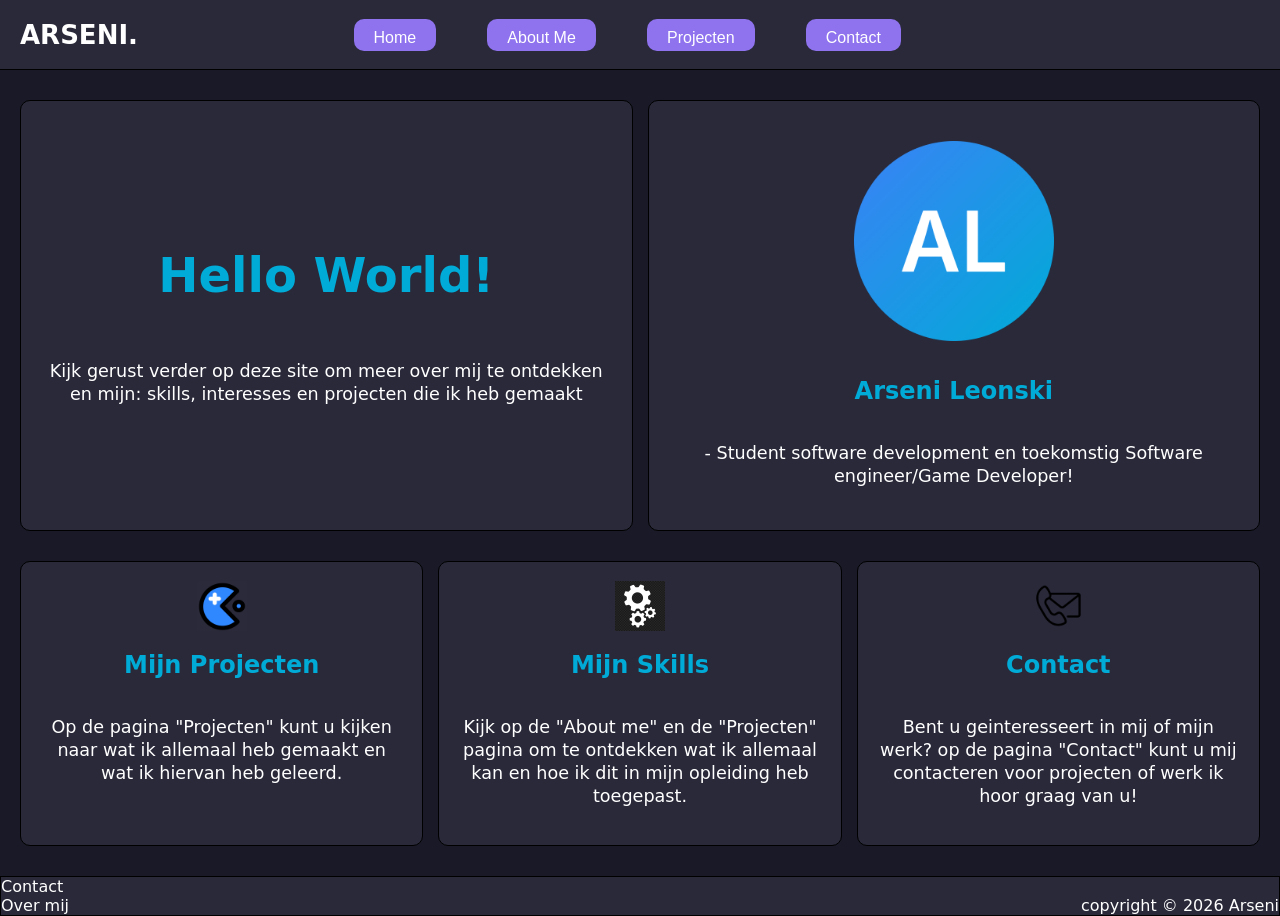
==== html/index.html @ 5dea1699 "Portfolio Mijn portfolio website  project #1" ====
<!DOCTYPE html>
<html lang="nl">
<head>
    <meta charset="UTF-8">
    <meta name="viewport" content="width=device-width, initial-scale=1">
    <title>Portfolio | Arseni Leonski</title>
    <link rel="stylesheet" href="../css/style.css">
</head>
<body>
<nav>
    <div class="logo">ARSENI.</div>
    <div class="links">
        <button><a href="index.html">Home</a></button>
        <button><a href="about-me.html">About Me</a></button>
        <button><a href="projecten.html">Projecten</a></button>
        <button><a href="contact.html">Contact</a></button>
    </div>
    <div class="Navbar-spacer">ARSENI.</div>
</nav>

<main class="container">
    <section class="main1">
        <div class="heading">
            <h1 class="CyanText">Hello World!</h1>
            <p>Kijk gerust verder op deze site om meer over mij te ontdekken en mijn: skills,
                interesses en projecten die ik heb gemaakt</p>
        </div>
        <div class="heading">
            <img class="AvatarImg" src="../images/avatar-img.png" alt="AL">
            <h2 class="CyanText">Arseni Leonski</h2><p> - Student software development en toekomstig Software engineer/Game Developer!</p>
        </div>
    </section>

    <section class="main2">
        <div class="Titel">
            <img src="../images/game_icon.webp" alt="Game Icon">
            <h2 class="CyanText">Mijn Projecten</h2>
            <p>Op de pagina "Projecten" kunt u kijken naar wat ik allemaal heb gemaakt en wat ik hiervan heb geleerd.</p>
        </div>
        <div class="Titel">
            <img src="../images/skills.png" alt="Gears icon">
            <h2 class="CyanText">Mijn Skills</h2>
            <P>Kijk op de "About me" en de "Projecten" pagina om te ontdekken wat ik allemaal kan en hoe ik dit in mijn opleiding heb toegepast.</P>
        </div>
        <div class="Titel">
            <img src="../images/contact.png" alt="Email/phone icon">
            <h2 class="CyanText">Contact</h2>
            <p>Bent u geinteresseert in mij of mijn werk? op de pagina "Contact" kunt u mij contacteren voor projecten of werk ik hoor graag van u!</p>
        </div>
    </section> 
</main>


<footer>
    <div class="footer-links">
        <a href="contact.html">Contact</a>
        <a href="about-me.html">Over mij</a>
    </div>
    <p class="footer-copyright">copyright © 2026 Arseni</p>
</footer>   

</body>
</html>
---- css/style.css ----
* {
    box-sizing: border-box;
}

:root {
    --achtergrondkleur: #191927;
}

html,
body {
    margin: 0;
    padding: 0;
}

body {
    background-color: var(--achtergrondkleur);
    font-family: system-ui, sans-serif;
    min-height: 100vh;
    display: flex;
    flex-direction: column;
}

.BoldText{
    color: #00acd7;
    font-weight: 700;
}

.AlingCenter {
    text-align: center;
}

p {
    color: white;
}

.CyanText {
    color: #00acd7;
}

.VioletText {
    color: #8E72EE;
}

a {
    color: inherit;
    text-decoration: none;
}

nav{
    display: flex;
    flex-direction: row;
    align-items: center;
    justify-content: space-between;
    padding: 0 20px;
    margin-bottom: 10px;
    background-color: #29293A;
    min-height: 70px;   
    border-bottom: 1px solid black;
    width: 100%;
    box-sizing: border-box;
}

.logo {
    flex: 1;
    text-align: left;
    margin: clamp(0.2, 1vw, 1em);
    font-size: clamp(11px, 3vw, 26px);
    font-weight: 800;
    color: white;
}

.links {
    display: flex;
    flex-direction: row;
    justify-content: center;
    gap: clamp(0.3em, 3vw, 5em);
}

nav button{
    font-size: clamp(10px, 2vw, 16px);
    padding: clamp(4px, 1vw, 10px) clamp(5px, 2vw, 20px);
    margin: clamp(2px, 0.5vw, 10px);
    white-space: nowrap;
}

.Navbar-spacer {
    visibility: hidden;
    flex: 1;
    text-align: right;
    margin: clamp(0.2em, 1vw, 1em);
    font-size: clamp(11px, 3vw, 26px);
    font-weight: 800;
}

button {
    background-color: #8E72EE;
    color: white;
    height: 2em;
    padding: 10px 20px;
    margin: 10px;
    max-width: 100%;
    border: none;
    border-radius: 10px;
    font-size: 16px; 

    &:hover {
        background-color: #A28CFC;
        cursor: pointer;
    }
}

.links button{
    flex-grow: 1;
    flex-basis: 0;
}

.container {
    padding: 10px;
    margin-bottom: 10px;
    display: flex;
    flex-direction: column;
    gap: 10px;
}

.main1, .main2 {
    display: flex;
    justify-content: space-evenly;
    align-items: stretch;
    width: 100%;
    gap: clamp(6px, 1.5vw, 15px);
    padding: clamp(5px, 1vw, 10px);
    box-sizing: border-box;
}

.heading {
    display: flex;
    flex-direction: column;
    flex: 1;
    min-width: 0;
    overflow-wrap: break-word;
    min-height: 20em;
    padding: clamp(10px, 2vw, 24px);
    background-color: #29293A;
    border: 1px solid black;
    border-radius: 10px;
    color: black;
    justify-content: center;
    text-align: center;
    align-items: center;
    box-sizing: border-box;
}

.heading:hover {
    transform: translateY(-4px);
    border-color: #8b6cf0;
}

.heading h1 {
    font-size: clamp(1.2rem, 5vw, 3rem);
}

.heading p {
    font-size: clamp(0.65rem, 1.5vw, 1.1rem);
    line-height: 1.3;
}

.AvatarImg {
    width: clamp(100px, 40%, 200px);
    height: auto;
    margin: 1em;
    text-align: center;
    align-items: center;
    border-radius: 10px;
}

.Titel{
    display: flex;
    flex-direction: column;
    flex: 1 1 0;
    min-width: 0;
    min-height: clamp(130px, 22vw, 240px);
    padding: clamp(5px, 1.5vw, 24px);
    background-color: #29293A;
    border: 1px solid black;
    border-radius: 10px;
    color: black;
    text-align: center;
    align-items: center;
    box-sizing: border-box;
}

.Titel:hover {
    transform: translateY(-4px);
    border-color: #8b6cf0;
}

.Titel img {
    width: clamp(18px, 15%, 50px);
    height: auto;
}

.Titel h1 {
    font-size: clamp(0.8rem, 3vw, 2.5rem);
    margin: 0.4em 0;
}

.Titel p {
    font-size: clamp(0.6rem, 1.5vw, 1.1rem);
    line-height: 1.3;
}

footer {
    display: flex;
    justify-content: space-between;
    align-items: flex-end;
    gap: 1rem;
    padding: 1rem, 1.5rem;
    margin-top: auto;
    background-color: #29293A;
    color: white;
    border: 1px solid black;
}

.footer-links {
    display: flex;
    flex-direction: column;
}

.footer-copyright {
    margin: 0;
}

footer p{
    margin: 0;
}

.copyright {
    display: flex;
    flex-direction: row;
    margin: 0px;
    padding: 0px;
    justify-content: space-between;
}

.copyright p {
    margin-left: 1em;
    margin-right: 1em;
    margin-top: 0;
    margin-bottom: 0;
}

.Wiebenik {
    display: flex;
    align-items: flex-start;
    gap: clamp(10px, 2vw, 30px);
    width: 100%;
    padding: clamp(10px, 2vw, 30px);
    box-sizing: border-box;
}

#Aboutmetext {
    display: flex;
    flex-direction: column;
    flex: 1 1 0;
    min-width: 0;
    box-sizing: border-box;
    justify-content: center;
    text-align: center;
    align-items: center;
}

#Aboutme {
    display: flex;
    flex-direction: column;
    flex: 1 1 0;
    min-width: 0;
    box-sizing: border-box;
    height: auto;
    padding: clamp(10px, 2vw, 24px);
    background-color: #29293A;
    border: 1px solid black;
    border-radius: 10px;
    color: black;
    margin-bottom: 10px;
    margin-left: 3em;
}

#Aboutmetext h2 {
    font-size: clamp(1.3rem, 3.5vw, 2.5rem);
}

#Aboutme h2 {
    font-size: clamp(1.1rem, 3vw, 2.2rem);
    margin: 0 0 0.5em;
    margin-left: 1em;
}

#Aboutmetext p,
#Aboutme p {
    font-size: clamp(0.75rem, 1.5vw, 1.1rem);
    line-height: 1.4;
}

h1, h2 {
    text-align: center;
}

#Aboutme p {
    margin: 1em;
    display: flex;
    justify-content: left;
    border-bottom: 1px solid #8E72EE;
}

table, th, td {
    margin-left: auto;
    margin-right: auto;
    text-align: center;
    width: 50%;
    border:1px solid #8E72EE;
    color: white;
}

th, td{
    width: 30%;
}

.Eigenschappen{
    display: flex;
    flex-direction: row;
    justify-content: center;
    gap: 10px;
}

.box1, .box2, .box3{
    display: flex;
    text-align: center;
    flex-direction: column;
    flex: 1;
    max-width: 25em;
    height: 15em;
    background-color: #29293A;
    border: 1px solid black;
    border-radius: 10px;
    color: black;
    margin-bottom: 10px;

    &:hover {
        transform: translateY(-4px);
        border-color: #8b6cf0;
    }
}



.Hobbys{
    display: flex;
    flex-direction: row;
    justify-content: space-evenly;
    gap: 10px;
}

.box4, .box5, .box6{
    display: flex;
    text-align: center;
    flex-direction: column;
    flex: 1;
    max-width: 25em;
    height: 15em;
    background-color: #29293A;
    border: 1px solid black;
    border-radius: 10px;
    color: black;
    margin-bottom: 10px;

    
    &:hover {
        transform: translateY(-4px);
        border-color: #8b6cf0;
    }
}

.main3 {
    display: flex;
    flex-direction: column;
    width: 100%;
    gap: clamp(6px, 1.5vw, 15px);
    padding: clamp(5px, 1vw, 10px);
    box-sizing: border-box;
}

.headingRow {
    display: flex;
    flex-direction: row;
    flex: 1;
    gap: clamp(8px, 2vw, 24px);
    padding: clamp(8px, 2vw, 24px);
    box-sizing: border-box;
    align-items: stretch;
    background-color: #29293A;
    border: 1px solid black;
    border-radius: 10px;
    color: black;
    text-align: center;
}

.headingRow img {
    flex: 1 1 0;
    min-width: 0;
    width: 100%;
    height: auto;
    aspect-ratio: 4 / 3;
    border: none;
    border-radius: 10px;
    object-fit: cover;
}


.WebsiteImg{
    height: 25em;
    width: 30em;
    margin: 10px;
    text-align: center;
    align-items: center;
    align-self: center;
    border-radius: 10px;
}

.contact{
    display: flex;
    flex-direction: row;
    justify-content: space-evenly;
    align-items: center;
    gap: clamp(10px, 3vw, 40px);
    width: 100%;
    max-width: 50em;
    min-height: clamp(15em, 40vw, 30em);
    margin: 10px auto;
    padding: clamp(10px, 2vw, 30px);
    box-sizing: border-box;
    background-color: #29293A;
    border: 1px solid black;
    border-radius: 10px;
    color: black;

    
    &:hover {
        transform: translateY(-4px);
        border-color: #8b6cf0;
    }

    > form{
        align-self: center;
    }
}

.contactGegevens{
    display: flex;
    flex-direction: column;
    flex: 1 1 0;
    min-width: 0;
}

.contact-item {
  margin-bottom: 1.5rem;
}

.contact form {
    display: flex;
    flex-direction: column;
    flex: 1 1 0;
    min-width: 0;
    align-items: stretch;
    text-align: center;
    margin-top: 1em;
    gap: 10px;
}

.contact input, .contact textarea {
    width: 100%;
    padding: clamp(8px, 1.5vw, 12px) clamp(10px, 2vw, 15px);
    border: 1px solid #ddd;
    border-radius: 8px;
    font-size: clamp(0.75rem, 1.5vw, 1rem);
    box-sizing: border-box;
    outline: none;
    transition: 0.3s;
}

.contact h2 {
    font-size: clamp(1.2rem, 3vw, 2rem);
}

.contact p,
.contact label,
.contact input,
.contact textarea,
.contact button {
    font-size: clamp(0.75rem, 1.5vw, 1rem);
}

.contact input:focus, textarea:focus {
    border-color: #555;
    box-shadow: 0 0 5px rgba(0, 0, 0, 0.1);
}


form{
    color: white;
}


@media (max-width: 768px) {
    .links button {
        flex: 0 1 auto;
    }

    .Eigenschappen {
        flex-direction: column;
        align-items: center;
        margin: 10px;
    }

    .Hobbys {
        flex-direction: column;
        align-items: center;
        margin: 10px;
    }
}

@media (max-width: 480px) {
    nav {
        flex-direction: column;
    }

    .Titel {
        width: 100%;
    }

    .Wiebenik {
        flex-direction: column;
        align-items: center;
    }

    #Aboutme {
        align-self: center;
        width: 100%;
        max-width: 400px;
        box-sizing: border-box;
        margin: 0 auto;
    }
}
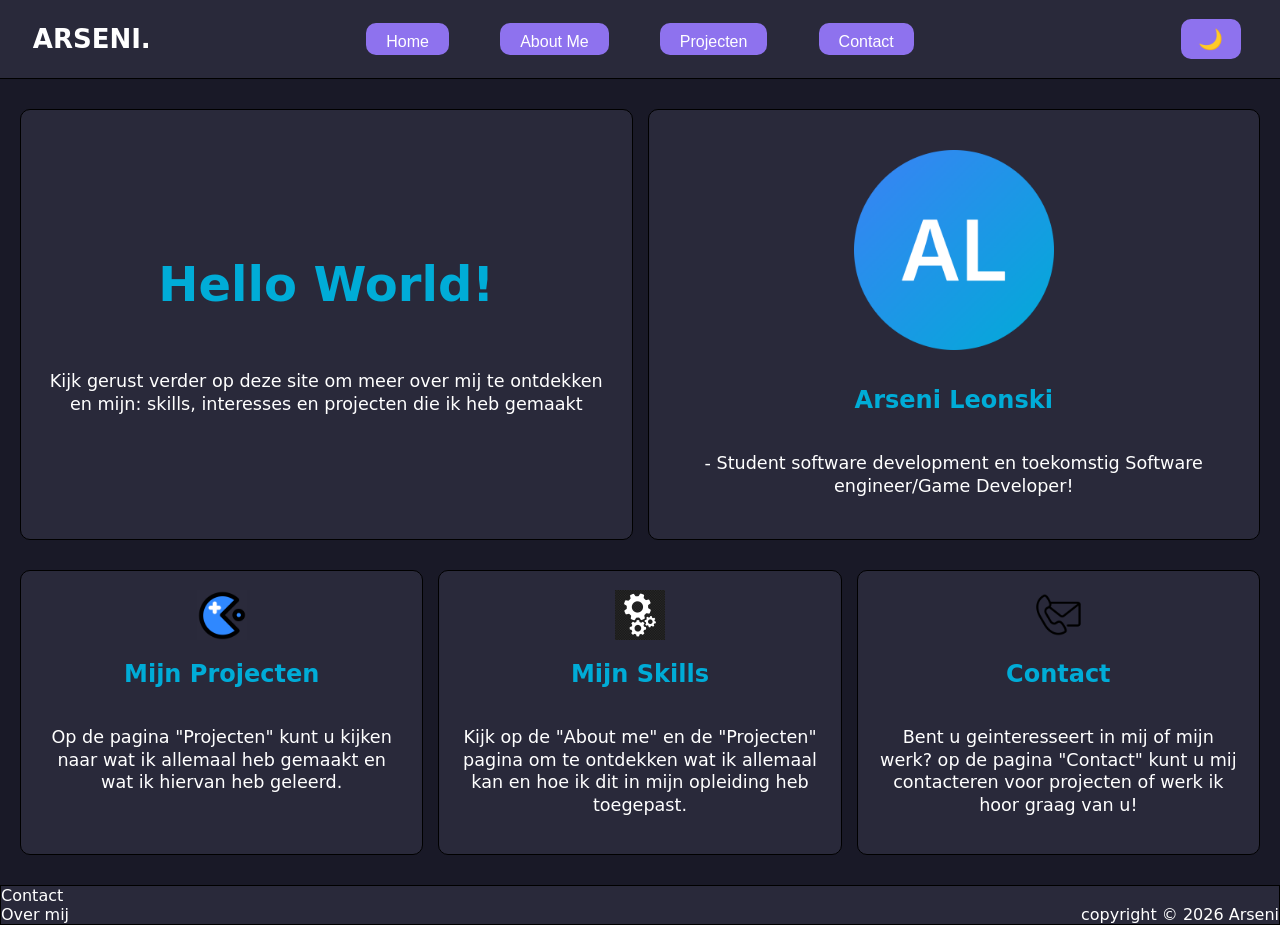
==== commit ee9f246f: "Javascript light/dark mode en cookie popup" ====
--- a/html/index.html
+++ b/html/index.html
@@ -15,7 +15,10 @@
         <button><a href="projecten.html">Projecten</a></button>
         <button><a href="contact.html">Contact</a></button>
     </div>
-    <div class="Navbar-spacer">ARSENI.</div>
+
+    <div class="Navbar-spacer">
+        <button id="thema-knop">🌙</button>
+    </div>
 </nav>
 
 <main class="container">
@@ -59,5 +62,7 @@
     <p class="footer-copyright">copyright © 2026 Arseni</p>
 </footer>   
 
+<script src="../JavaScript/cookies.js"></script>
+<script src="../JavaScript/script.js"></script>
 </body>
 </html>
--- a/css/style.css
+++ b/css/style.css
@@ -3,8 +3,23 @@
 }
 
 :root {
-    --achtergrondkleur: #191927;
-}
+    --achtergrond: #191927;
+    --kaart: #29293a;
+    --tekst: #ffffff;
+    --rand: #000000;
+    --accent: #8E72EE;
+    --accent-hover: #A28CFC;
+    --cyan: #00acd7;
+}
+
+body.light {
+    --achtergrond: #f2f2f7;
+    --kaart: #ffffff;
+    --tekst: #1a1a2e;
+    --rand: #d0d0dc;
+    --cyan: #007a99;
+}
+
 
 html,
 body {
@@ -13,7 +28,9 @@
 }
 
 body {
-    background-color: var(--achtergrondkleur);
+    background-color: var(--achtergrond);
+    color: var(--tekst);
+    transition: background-color 0.3s, color 0.3s;
     font-family: system-ui, sans-serif;
     min-height: 100vh;
     display: flex;
@@ -21,7 +38,7 @@
 }
 
 .BoldText{
-    color: #00acd7;
+    color: var(--cyan);
     font-weight: 700;
 }
 
@@ -30,15 +47,15 @@
 }
 
 p {
-    color: white;
+    color: var(--tekst);
 }
 
 .CyanText {
-    color: #00acd7;
+    color: var(--cyan);
 }
 
 .VioletText {
-    color: #8E72EE;
+    color: var(--accent);
 }
 
 a {
@@ -47,15 +64,18 @@
 }
 
 nav{
+    position: sticky;
+    top: 0;
+    z-index: 100;
     display: flex;
     flex-direction: row;
     align-items: center;
     justify-content: space-between;
     padding: 0 20px;
     margin-bottom: 10px;
-    background-color: #29293A;
+    background-color: var(--kaart);
     min-height: 70px;   
-    border-bottom: 1px solid black;
+    border-bottom: 1px solid var(--rand);
     width: 100%;
     box-sizing: border-box;
 }
@@ -63,10 +83,10 @@
 .logo {
     flex: 1;
     text-align: left;
-    margin: clamp(0.2, 1vw, 1em);
+    margin: clamp(0.2em, 1vw, 1em);
     font-size: clamp(11px, 3vw, 26px);
     font-weight: 800;
-    color: white;
+    color: var(--tekst);
 }
 
 .links {
@@ -83,17 +103,25 @@
     white-space: nowrap;
 }
 
+#thema-knop {
+    display: flex;
+    align-items: center;
+    justify-content: center;
+    padding: 0;
+    width: 3em;
+    line-height: 1;
+    font-size: clamp(12px, 2.5vw, 20px);
+}
+
 .Navbar-spacer {
-    visibility: hidden;
     flex: 1;
-    text-align: right;
+    display: flex;
+    justify-content: flex-end;
     margin: clamp(0.2em, 1vw, 1em);
-    font-size: clamp(11px, 3vw, 26px);
-    font-weight: 800;
 }
 
 button {
-    background-color: #8E72EE;
+    background-color: var(--accent);
     color: white;
     height: 2em;
     padding: 10px 20px;
@@ -104,7 +132,7 @@
     font-size: 16px; 
 
     &:hover {
-        background-color: #A28CFC;
+        background-color: var(--accent-hover);
         cursor: pointer;
     }
 }
@@ -140,10 +168,9 @@
     overflow-wrap: break-word;
     min-height: 20em;
     padding: clamp(10px, 2vw, 24px);
-    background-color: #29293A;
-    border: 1px solid black;
-    border-radius: 10px;
-    color: black;
+    background-color: var(--kaart);
+    border: 1px solid var(--rand);
+    border-radius: 10px;
     justify-content: center;
     text-align: center;
     align-items: center;
@@ -152,7 +179,7 @@
 
 .heading:hover {
     transform: translateY(-4px);
-    border-color: #8b6cf0;
+    border-color: var(--accent-hover);
 }
 
 .heading h1 {
@@ -180,10 +207,10 @@
     min-width: 0;
     min-height: clamp(130px, 22vw, 240px);
     padding: clamp(5px, 1.5vw, 24px);
-    background-color: #29293A;
-    border: 1px solid black;
-    border-radius: 10px;
-    color: black;
+    background-color: var(--kaart);
+    border: 1px solid var(--rand);
+    border-radius: 10px;
+    color: var(--tekst);
     text-align: center;
     align-items: center;
     box-sizing: border-box;
@@ -191,7 +218,7 @@
 
 .Titel:hover {
     transform: translateY(-4px);
-    border-color: #8b6cf0;
+    border-color: var(--accent-hover);
 }
 
 .Titel img {
@@ -216,9 +243,9 @@
     gap: 1rem;
     padding: 1rem, 1.5rem;
     margin-top: auto;
-    background-color: #29293A;
-    color: white;
-    border: 1px solid black;
+    background-color: var(--kaart);
+    color: var(--tekst);
+    border: 1px solid var(--rand);
 }
 
 .footer-links {
@@ -277,10 +304,10 @@
     box-sizing: border-box;
     height: auto;
     padding: clamp(10px, 2vw, 24px);
-    background-color: #29293A;
-    border: 1px solid black;
-    border-radius: 10px;
-    color: black;
+    background-color: var(--kaart);
+    border: 1px solid var(--rand);
+    border-radius: 10px;
+    color: var(--tekst);
     margin-bottom: 10px;
     margin-left: 3em;
 }
@@ -309,7 +336,7 @@
     margin: 1em;
     display: flex;
     justify-content: left;
-    border-bottom: 1px solid #8E72EE;
+    border-bottom: 1px solid var(--accent);
 }
 
 table, th, td {
@@ -317,8 +344,8 @@
     margin-right: auto;
     text-align: center;
     width: 50%;
-    border:1px solid #8E72EE;
-    color: white;
+    border:1px solid var(--accent);
+    color: var(--tekst);
 }
 
 th, td{
@@ -332,22 +359,22 @@
     gap: 10px;
 }
 
-.box1, .box2, .box3{
+.box{
     display: flex;
     text-align: center;
     flex-direction: column;
     flex: 1;
     max-width: 25em;
     height: 15em;
-    background-color: #29293A;
-    border: 1px solid black;
-    border-radius: 10px;
-    color: black;
+    background-color: var(--kaart);
+    border: 1px solid var(--rand);
+    border-radius: 10px;
+    color: var(--tekst);
     margin-bottom: 10px;
 
     &:hover {
         transform: translateY(-4px);
-        border-color: #8b6cf0;
+        border-color: var(--accent-hover);
     }
 }
 
@@ -358,26 +385,6 @@
     flex-direction: row;
     justify-content: space-evenly;
     gap: 10px;
-}
-
-.box4, .box5, .box6{
-    display: flex;
-    text-align: center;
-    flex-direction: column;
-    flex: 1;
-    max-width: 25em;
-    height: 15em;
-    background-color: #29293A;
-    border: 1px solid black;
-    border-radius: 10px;
-    color: black;
-    margin-bottom: 10px;
-
-    
-    &:hover {
-        transform: translateY(-4px);
-        border-color: #8b6cf0;
-    }
 }
 
 .main3 {
@@ -397,10 +404,10 @@
     padding: clamp(8px, 2vw, 24px);
     box-sizing: border-box;
     align-items: stretch;
-    background-color: #29293A;
-    border: 1px solid black;
-    border-radius: 10px;
-    color: black;
+    background-color: var(--kaart);
+    border: 1px solid var(--rand);
+    border-radius: 10px;
+    color: var(--tekst);
     text-align: center;
 }
 
@@ -438,15 +445,15 @@
     margin: 10px auto;
     padding: clamp(10px, 2vw, 30px);
     box-sizing: border-box;
-    background-color: #29293A;
-    border: 1px solid black;
-    border-radius: 10px;
-    color: black;
+    background-color: var(--kaart);
+    border: 1px solid var(--rand);
+    border-radius: 10px;
+    color: var(--tekst);
 
     
     &:hover {
         transform: translateY(-4px);
-        border-color: #8b6cf0;
+        border-color: var(--accent-hover);
     }
 
     > form{
@@ -506,7 +513,7 @@
 
 
 form{
-    color: white;
+    color: var(--tekst);
 }
 
 
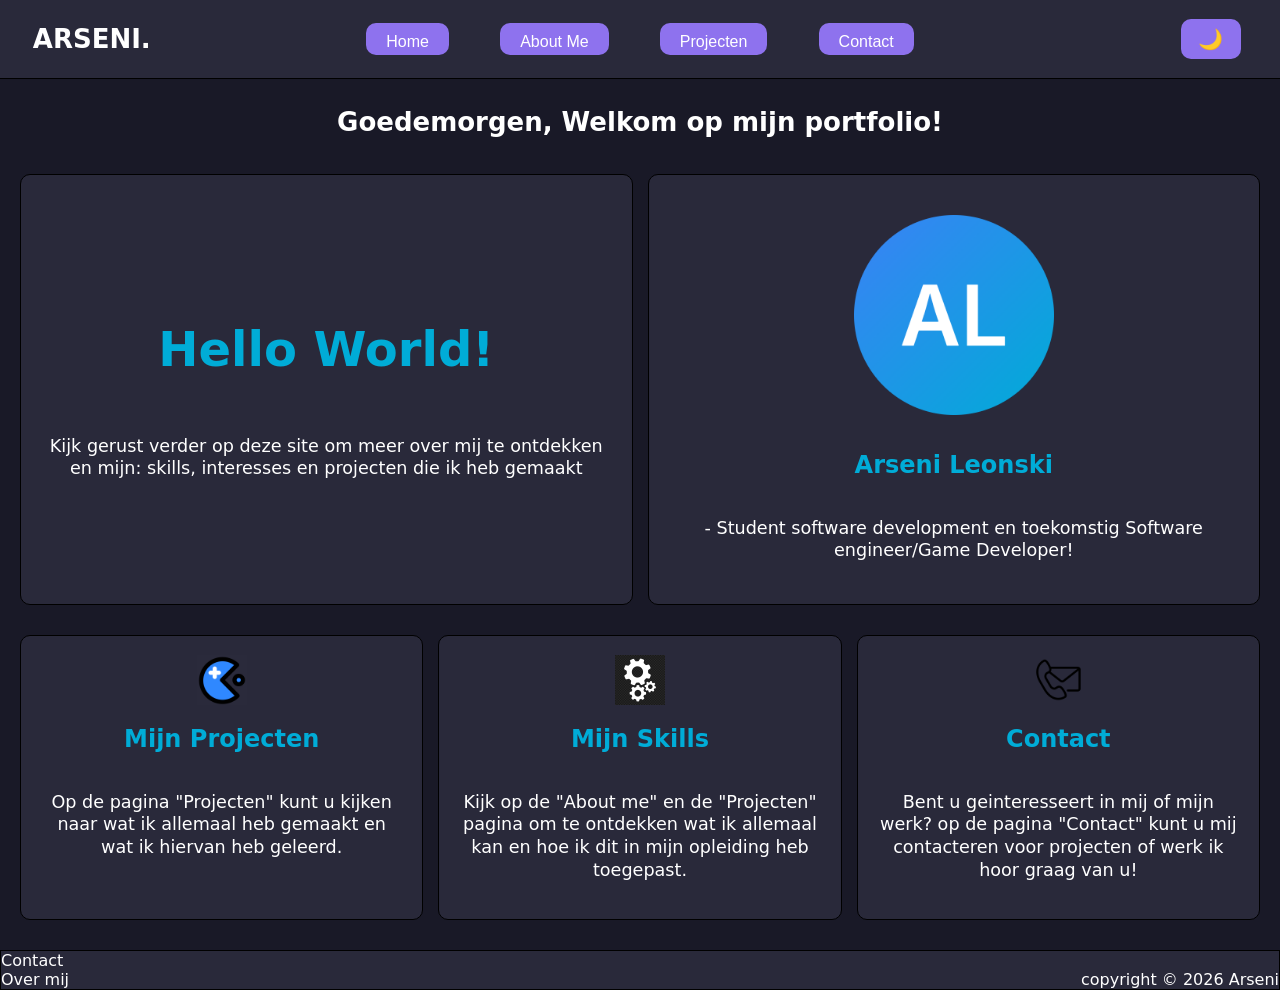
==== commit 81d60cd1: "begroeting en hamburger menu toegevoegd" ====
--- a/html/index.html
+++ b/html/index.html
@@ -9,7 +9,7 @@
 <body>
 <nav>
     <div class="logo">ARSENI.</div>
-    <div class="links">
+    <div class="links" id="menu">
         <button><a href="index.html">Home</a></button>
         <button><a href="about-me.html">About Me</a></button>
         <button><a href="projecten.html">Projecten</a></button>
@@ -18,8 +18,13 @@
 
     <div class="Navbar-spacer">
         <button id="thema-knop">🌙</button>
+        <button id="menu-knop" aria-label="Menu openen">☰</button>
     </div>
 </nav>
+
+<header>
+    <h1 id="begroeting"></h1>
+</header>
 
 <main class="container">
     <section class="main1">
@@ -63,6 +68,7 @@
 </footer>   
 
 <script src="../JavaScript/cookies.js"></script>
+<script src="../JavaScript/begroeting.js"></script>
 <script src="../JavaScript/script.js"></script>
 </body>
 </html>
--- a/css/style.css
+++ b/css/style.css
@@ -113,6 +113,16 @@
     font-size: clamp(12px, 2.5vw, 20px);
 }
 
+#menu-knop {
+    display: none;
+    align-items: center;
+    justify-content: center;
+    padding: 0;
+    width: 3em;
+    line-height: 1;
+    font-size: clamp(12px, 2.5vw, 20px);
+}
+
 .Navbar-spacer {
     flex: 1;
     display: flex;
@@ -142,6 +152,11 @@
     flex-basis: 0;
 }
 
+#begroeting {
+  text-align: center;
+  font-size: clamp(11px, 3vw, 26px);
+}
+
 .container {
     padding: 10px;
     margin-bottom: 10px;
@@ -518,6 +533,28 @@
 
 
 @media (max-width: 768px) {
+    nav {
+        flex-wrap: wrap;
+    }
+
+    #menu-knop {
+        display: block;
+    }
+
+    .links {
+        display: flex;
+        flex-direction: column;
+        width: 100%;
+        order: 3;
+        max-height: 0;
+        overflow: hidden;
+        transition: max-height 0.3 ease;
+    }
+
+    .links.open {
+        max-height: 300px;
+    }
+
     .links button {
         flex: 0 1 auto;
     }
@@ -536,10 +573,6 @@
 }
 
 @media (max-width: 480px) {
-    nav {
-        flex-direction: column;
-    }
-
     .Titel {
         width: 100%;
     }
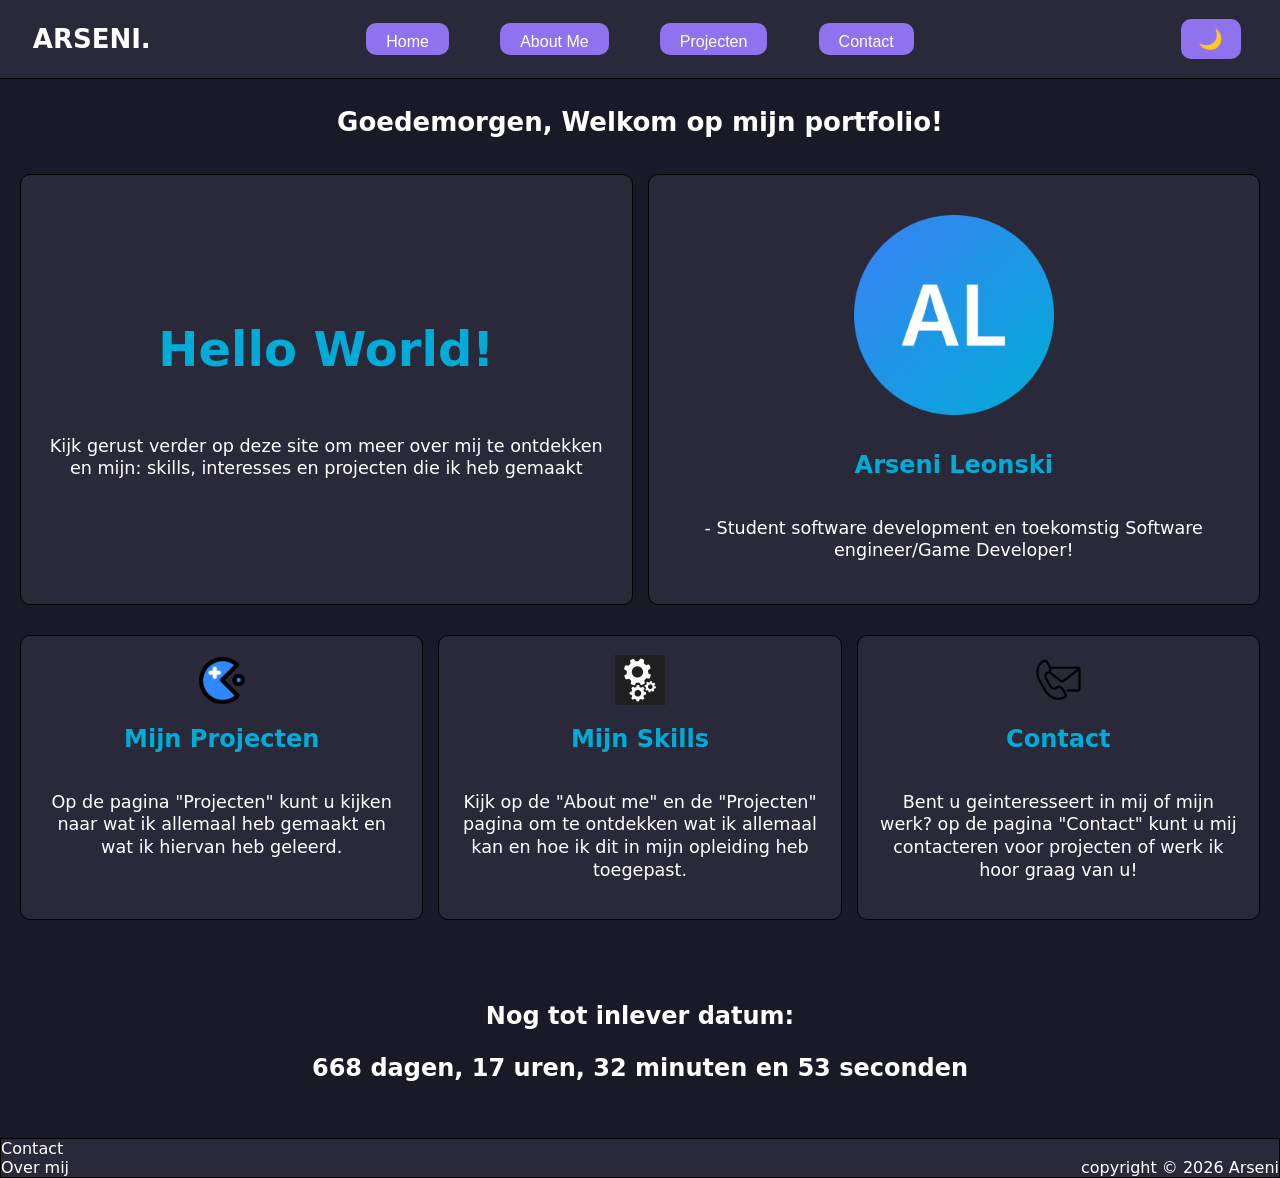
==== commit a71a7f99: "countdown toegevoegd" ====
--- a/html/index.html
+++ b/html/index.html
@@ -58,6 +58,11 @@
     </section> 
 </main>
 
+<section id="countdown">
+    <h2>Nog tot inlever datum:</h2>
+    <p id="countdown-text">Laden...</p>
+</section>
+
 
 <footer>
     <div class="footer-links">
@@ -70,5 +75,6 @@
 <script src="../JavaScript/cookies.js"></script>
 <script src="../JavaScript/begroeting.js"></script>
 <script src="../JavaScript/script.js"></script>
+<script src="../JavaScript/countdown.js"></script>
 </body>
 </html>
--- a/css/style.css
+++ b/css/style.css
@@ -251,6 +251,16 @@
     line-height: 1.3;
 }
 
+#countdown {
+    text-align: center;
+    padding: 2rem;
+}
+
+#countdown-text {
+    font-size: 1.5rem;
+    font-weight: bold;
+}   
+
 footer {
     display: flex;
     justify-content: space-between;
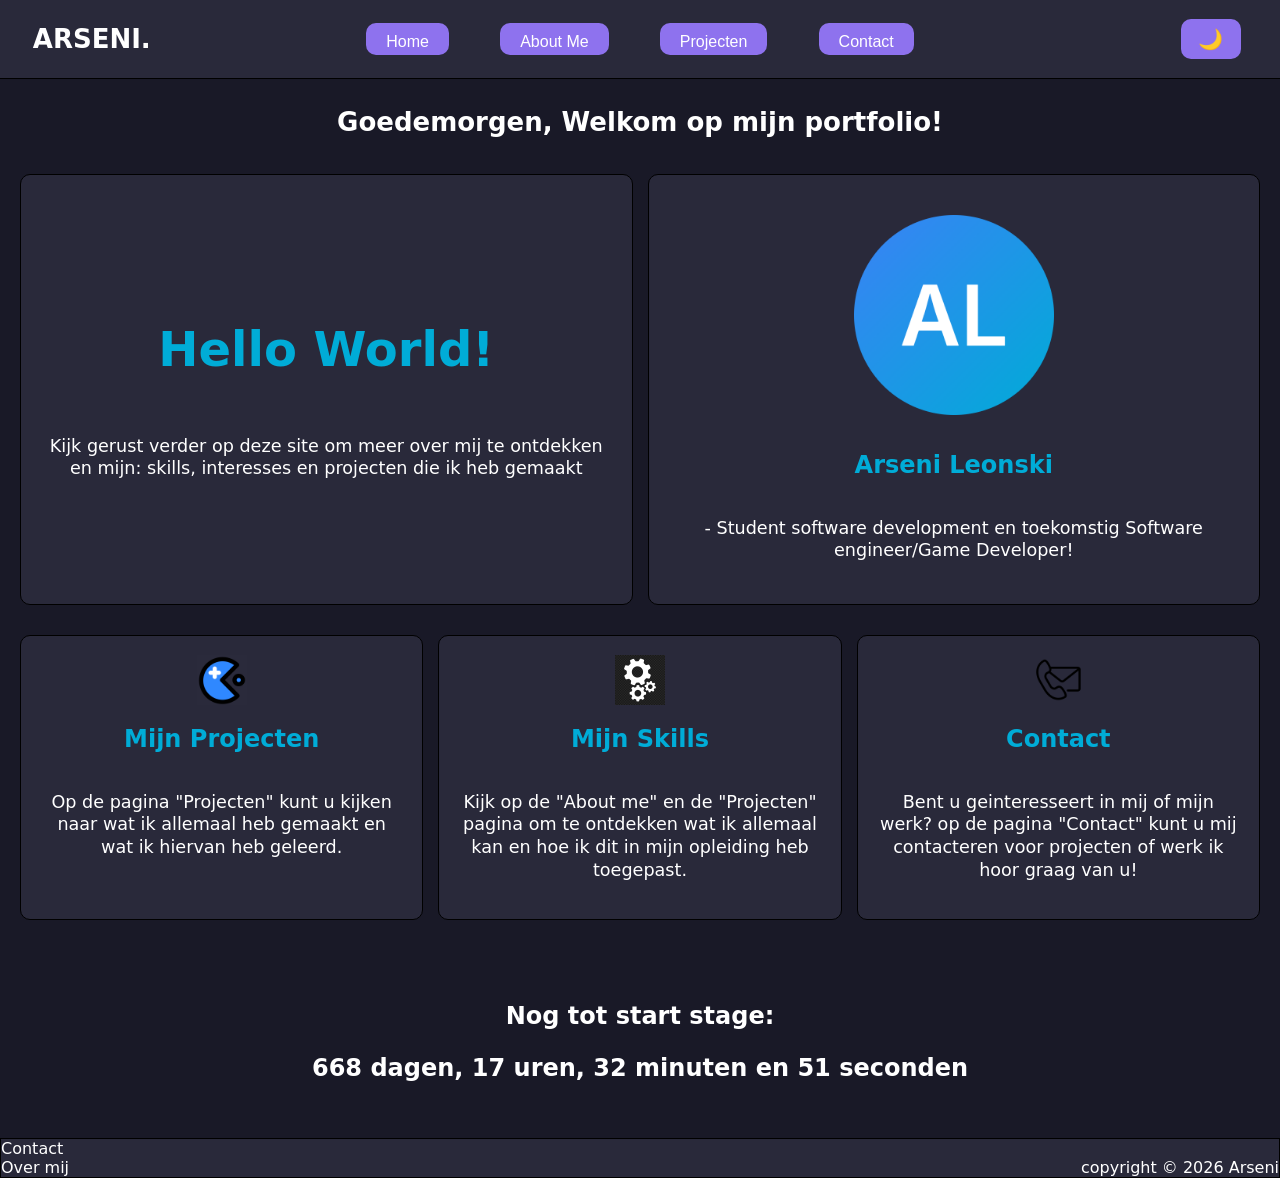
==== commit f8bd6ee3: "countdown verbeterd" ====
--- a/html/index.html
+++ b/html/index.html
@@ -59,7 +59,7 @@
 </main>
 
 <section id="countdown">
-    <h2>Nog tot inlever datum:</h2>
+    <h2>Nog tot start stage:</h2>
     <p id="countdown-text">Laden...</p>
 </section>
 
